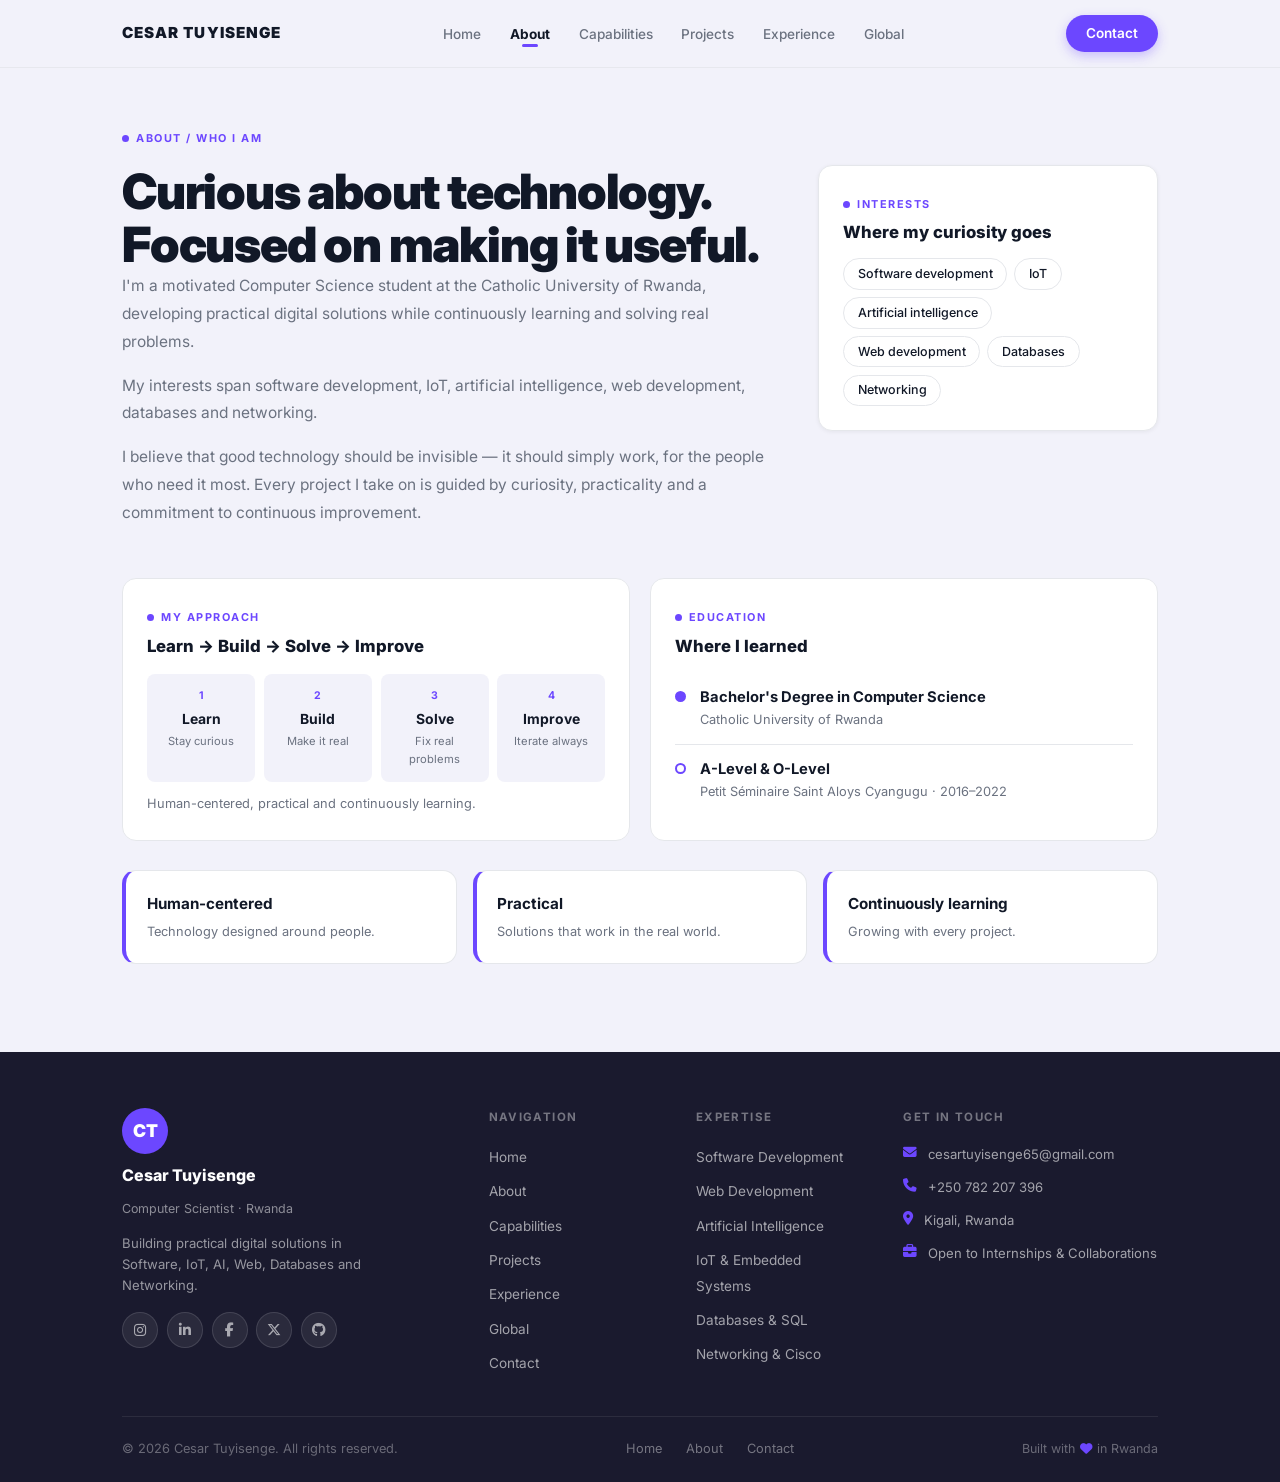
==== about.html @ eaf73ce1 "first commit" ====
<!DOCTYPE html>
<html lang="en">
<head>
  <meta charset="UTF-8" />
  <meta name="viewport" content="width=device-width, initial-scale=1.0" />
  <title>About · Cesar Tuyisenge</title>
  <meta name="description" content="About Cesar Tuyisenge – background, education, values and approach to technology." />
  <link rel="preconnect" href="https://fonts.googleapis.com" />
  <link rel="preconnect" href="https://fonts.gstatic.com" crossorigin />
  <link href="https://fonts.googleapis.com/css2?family=Inter:wght@300;400;500;600;700;800;900&display=swap" rel="stylesheet" />
  <link rel="stylesheet" href="https://cdnjs.cloudflare.com/ajax/libs/font-awesome/6.5.0/css/all.min.css" />
  <link rel="stylesheet" href="style.css" />
</head>
<body>

  <div class="page-loader" id="pageLoader"></div>

  <!-- NAVBAR -->
  <nav class="navbar" role="navigation" aria-label="Main navigation">
    <div class="container">
      <a href="index.html" class="nav-logo">CESAR TUYISENGE</a>
      <ul class="nav-links" role="list">
        <li><a class="nav-link" href="index.html">Home</a></li>
        <li><a class="nav-link active" href="about.html">About</a></li>
        <li><a class="nav-link" href="capabilities.html">Capabilities</a></li>
        <li><a class="nav-link" href="projects.html">Projects</a></li>
        <li><a class="nav-link" href="experience.html">Experience</a></li>
        <li><a class="nav-link" href="global.html">Global</a></li>
      </ul>
      <a class="nav-cta" href="contact.html">Contact</a>
      <button class="hamburger" id="hamburger" aria-label="Toggle menu" aria-expanded="false">
        <span></span><span></span><span></span>
      </button>
    </div>
  </nav>

  <div class="mobile-nav" id="mobileNav">
    <a class="mobile-nav-link" href="index.html">Home</a>
    <a class="mobile-nav-link active" href="about.html">About</a>
    <a class="mobile-nav-link" href="capabilities.html">Capabilities</a>
    <a class="mobile-nav-link" href="projects.html">Projects</a>
    <a class="mobile-nav-link" href="experience.html">Experience</a>
    <a class="mobile-nav-link" href="global.html">Global</a>
    <a class="mobile-nav-link" href="contact.html">Contact</a>
  </div>

  <!-- MAIN CONTENT -->
  <main class="page-wrapper">
    <div class="container">

      <div class="section-label">About / Who I Am</div>

      <!-- Two-column: bio + interests -->
      <div class="about-grid">

        <div class="about-body">
          <h1 class="section-title fade-up">
            Curious about technology.<br>
            Focused on making it useful.
          </h1>
          <p class="fade-up">
            I'm a motivated Computer Science student at the Catholic University of Rwanda,
            developing practical digital solutions while continuously learning and solving real problems.
          </p>
          <p class="fade-up">
            My interests span software development, IoT, artificial intelligence, web development,
            databases and networking.
          </p>
          <p class="fade-up">
            I believe that good technology should be invisible — it should simply work, for the
            people who need it most. Every project I take on is guided by curiosity, practicality
            and a commitment to continuous improvement.
          </p>
        </div>

        <!-- Sticky interests card -->
        <div class="fade-up">
          <div class="interests-card">
            <div class="section-label" style="margin-bottom:.4rem">Interests</div>
            <div class="interests-title">Where my curiosity goes</div>
            <div class="interest-tags">
              <span class="badge">Software development</span>
              <span class="badge">IoT</span>
              <span class="badge">Artificial intelligence</span>
              <span class="badge">Web development</span>
              <span class="badge">Databases</span>
              <span class="badge">Networking</span>
            </div>
          </div>
        </div>

      </div>

      <!-- Approach + Education cards -->
      <div class="about-lower">

        <div class="approach-card fade-up">
          <div class="section-label" style="margin-bottom:.4rem">My Approach</div>
          <p style="font-size:1.05rem;font-weight:800;margin-bottom:.2rem">Learn → Build → Solve → Improve</p>
          <div class="approach-steps">
            <div class="a-step">
              <div class="a-step-num">1</div>
              <div class="a-step-title">Learn</div>
              <div class="a-step-sub">Stay curious</div>
            </div>
            <div class="a-step">
              <div class="a-step-num">2</div>
              <div class="a-step-title">Build</div>
              <div class="a-step-sub">Make it real</div>
            </div>
            <div class="a-step">
              <div class="a-step-num">3</div>
              <div class="a-step-title">Solve</div>
              <div class="a-step-sub">Fix real problems</div>
            </div>
            <div class="a-step">
              <div class="a-step-num">4</div>
              <div class="a-step-title">Improve</div>
              <div class="a-step-sub">Iterate always</div>
            </div>
          </div>
          <div class="approach-note">Human-centered, practical and continuously learning.</div>
        </div>

        <div class="education-card fade-up">
          <div class="section-label" style="margin-bottom:.4rem">Education</div>
          <p style="font-size:1.05rem;font-weight:800;margin-bottom:.8rem">Where I learned</p>
          <div class="edu-item">
            <div class="edu-dot" aria-hidden="true"></div>
            <div>
              <div class="edu-degree">Bachelor's Degree in Computer Science</div>
              <div class="edu-school">Catholic University of Rwanda</div>
            </div>
          </div>
          <div class="edu-item">
            <div class="edu-dot outline" aria-hidden="true"></div>
            <div>
              <div class="edu-degree">A-Level &amp; O-Level</div>
              <div class="edu-school">Petit Séminaire Saint Aloys Cyangugu · 2016–2022</div>
            </div>
          </div>
        </div>

      </div>

      <!-- Values row -->
      <div class="values-row">
        <div class="value-card fade-up">
          <div class="value-title">Human-centered</div>
          <div class="value-sub">Technology designed around people.</div>
        </div>
        <div class="value-card fade-up">
          <div class="value-title">Practical</div>
          <div class="value-sub">Solutions that work in the real world.</div>
        </div>
        <div class="value-card fade-up">
          <div class="value-title">Continuously learning</div>
          <div class="value-sub">Growing with every project.</div>
        </div>
      </div>

    </div>
  </main>

  <!-- FOOTER -->
  <footer class="footer">
    <div class="container">
      <div class="footer-top">
        <div class="footer-brand">
          <div class="footer-logo">CT</div>
          <div class="footer-brand-name">Cesar Tuyisenge</div>
          <div class="footer-brand-tagline">Computer Scientist · Rwanda</div>
          <p class="footer-brand-bio">Building practical digital solutions in Software, IoT, AI, Web, Databases and Networking.</p>
          <div class="footer-socials">
            <a href="#" class="social-link" aria-label="Instagram"><i class="fa-brands fa-instagram" aria-hidden="true"></i></a>
            <a href="#" class="social-link" aria-label="LinkedIn"><i class="fa-brands fa-linkedin-in" aria-hidden="true"></i></a>
            <a href="#" class="social-link" aria-label="Facebook"><i class="fa-brands fa-facebook-f" aria-hidden="true"></i></a>
            <a href="#" class="social-link" aria-label="Twitter / X"><i class="fa-brands fa-x-twitter" aria-hidden="true"></i></a>
            <a href="#" class="social-link" aria-label="GitHub"><i class="fa-brands fa-github" aria-hidden="true"></i></a>
          </div>
        </div>
        <div class="footer-col">
          <div class="footer-col-title">Navigation</div>
          <ul class="footer-nav-list">
            <li><a href="index.html">Home</a></li>
            <li><a href="about.html">About</a></li>
            <li><a href="capabilities.html">Capabilities</a></li>
            <li><a href="projects.html">Projects</a></li>
            <li><a href="experience.html">Experience</a></li>
            <li><a href="global.html">Global</a></li>
            <li><a href="contact.html">Contact</a></li>
          </ul>
        </div>
        <div class="footer-col">
          <div class="footer-col-title">Expertise</div>
          <ul class="footer-nav-list">
            <li><span>Software Development</span></li>
            <li><span>Web Development</span></li>
            <li><span>Artificial Intelligence</span></li>
            <li><span>IoT &amp; Embedded Systems</span></li>
            <li><span>Databases &amp; SQL</span></li>
            <li><span>Networking &amp; Cisco</span></li>
          </ul>
        </div>
        <div class="footer-col">
          <div class="footer-col-title">Get In Touch</div>
          <ul class="footer-contact-list">
            <li><i class="fa-solid fa-envelope" aria-hidden="true"></i><a href="mailto:cesartuyisenge65@gmail.com">cesartuyisenge65@gmail.com</a></li>
            <li><i class="fa-solid fa-phone" aria-hidden="true"></i><a href="tel:+250782207396">+250 782 207 396</a></li>
            <li><i class="fa-solid fa-location-dot" aria-hidden="true"></i><span>Kigali, Rwanda</span></li>
            <li><i class="fa-solid fa-briefcase" aria-hidden="true"></i><span>Open to Internships &amp; Collaborations</span></li>
          </ul>
        </div>
      </div>
      <div class="footer-bottom">
        <div class="footer-copy">&copy; <span class="footer-year"></span> Cesar Tuyisenge. All rights reserved.</div>
        <div class="footer-bottom-links"><a href="index.html">Home</a><a href="about.html">About</a><a href="contact.html">Contact</a></div>
        <div class="footer-made">Built with <i class="fa-solid fa-heart" style="color:#6C47FF" aria-hidden="true"></i> in Rwanda</div>
      </div>
    </div>
  </footer>

  <button class="scroll-top" id="scrollTop" aria-label="Back to top">
    <i class="fa-solid fa-arrow-up" aria-hidden="true"></i>
  </button>

  <script src="scripts.js"></script>
  <script>document.querySelectorAll('.footer-year').forEach(el => el.textContent = new Date().getFullYear());</script>
</body>
</html>
---- style.css ----
/* ================================================
   CESAR TUYISENGE — PORTFOLIO
   Single shared external stylesheet
   ================================================ */

/* ------------------------------------------------
   1. CUSTOM PROPERTIES
------------------------------------------------ */
:root {
  --primary:        #6C47FF;
  --primary-light:  #8B6BFF;
  --primary-dark:   #4F2FE8;
  --dark-2:         #1A1A2E;
  --dark-3:         #2D1B69;
  --text:           #111827;
  --text-muted:     #6B7280;
  --border:         #E5E7EB;
  --bg:             #F2F2FA;
  --bg-card:        #FFFFFF;
  --radius:         14px;
  --radius-sm:      8px;
  --radius-lg:      20px;
  --shadow-sm:      0 1px 4px rgba(0,0,0,.06);
  --shadow-md:      0 4px 20px rgba(108,71,255,.10), 0 1px 4px rgba(0,0,0,.05);
  --shadow-lg:      0 12px 44px rgba(108,71,255,.14), 0 4px 14px rgba(0,0,0,.07);
  --nav-h:          68px;
  --ease:           cubic-bezier(.4,0,.2,1);
  --trans:          .28s var(--ease);
  --max-w:          1100px;
}

/* ------------------------------------------------
   2. RESET & BASE
------------------------------------------------ */
*, *::before, *::after { box-sizing: border-box; margin: 0; padding: 0; }
html  { scroll-behavior: smooth; }
body  {
  font-family: 'Inter', sans-serif;
  background: var(--bg);
  color: var(--text);
  line-height: 1.6;
  overflow-x: hidden;
  -webkit-font-smoothing: antialiased;
}
a      { text-decoration: none; color: inherit; }
img    { max-width: 100%; display: block; }
ul     { list-style: none; }
button { cursor: pointer; font-family: inherit; border: none; background: none; }

::-webkit-scrollbar       { width: 5px; }
::-webkit-scrollbar-track { background: var(--bg); }
::-webkit-scrollbar-thumb { background: var(--primary); border-radius: 10px; }

/* Home page gradient */
body.page-home { background: linear-gradient(160deg, #F2F2FA 0%, #EAE4FF 100%); }

/* ------------------------------------------------
   3. LAYOUT
------------------------------------------------ */
.container {
  max-width: var(--max-w);
  margin: 0 auto;
  padding: 0 2rem;
}
.page-wrapper {
  padding-top: calc(var(--nav-h) + 3.5rem);
  padding-bottom: 5.5rem;
  min-height: 100vh;
}

/* ------------------------------------------------
   4. TYPOGRAPHY UTILITIES
------------------------------------------------ */
.section-label {
  display: inline-flex;
  align-items: center;
  gap: 7px;
  font-size: .68rem;
  font-weight: 700;
  letter-spacing: .14em;
  text-transform: uppercase;
  color: var(--primary);
  margin-bottom: 1.1rem;
}
.section-label::before {
  content: '';
  width: 7px; height: 7px;
  border-radius: 50%;
  background: var(--primary);
  flex-shrink: 0;
}
.section-title {
  font-size: clamp(1.9rem, 3.8vw, 3.2rem);
  font-weight: 900;
  line-height: 1.1;
  letter-spacing: -.025em;
}
.section-subtitle {
  font-size: 1rem;
  color: var(--text-muted);
  max-width: 520px;
  margin-top: .7rem;
  line-height: 1.75;
}
.accent { color: var(--primary); }

/* ------------------------------------------------
   5. BUTTONS
------------------------------------------------ */
.btn {
  display: inline-flex;
  align-items: center;
  gap: .45rem;
  padding: .75rem 1.6rem;
  border-radius: 50px;
  font-size: .9rem;
  font-weight: 600;
  cursor: pointer;
  transition: var(--trans);
  white-space: nowrap;
  border: none;
}
.btn-primary {
  background: var(--primary);
  color: #fff;
  box-shadow: 0 4px 14px rgba(108,71,255,.38);
}
.btn-primary:hover {
  background: var(--primary-dark);
  transform: translateY(-2px);
  box-shadow: 0 8px 22px rgba(108,71,255,.42);
}
.btn-outline {
  background: transparent;
  color: var(--text);
  border: 1.5px solid #D1D5DB;
}
.btn-outline:hover {
  border-color: var(--primary);
  color: var(--primary);
  transform: translateY(-2px);
}
.btn-white {
  background: #fff;
  color: var(--primary);
  font-weight: 700;
}
.btn-white:hover { background: #F0ECFF; transform: translateY(-2px); }

/* ------------------------------------------------
   6. BADGES
------------------------------------------------ */
.badge {
  display: inline-block;
  padding: .3rem .85rem;
  border: 1.5px solid var(--border);
  border-radius: 50px;
  font-size: .78rem;
  font-weight: 500;
  background: var(--bg-card);
  color: var(--text);
  transition: var(--trans);
}
.badge:hover { border-color: var(--primary); color: var(--primary); }

.tag-primary {
  display: inline-block;
  padding: .2rem .65rem;
  border-radius: 50px;
  font-size: .73rem;
  font-weight: 600;
  background: rgba(108,71,255,.08);
  color: var(--primary);
  border: 1px solid rgba(108,71,255,.16);
}

/* ------------------------------------------------
   7. NAVBAR
------------------------------------------------ */
.navbar {
  position: fixed;
  top: 0; left: 0; right: 0;
  z-index: 1000;
  height: var(--nav-h);
  background: rgba(242,242,250,.9);
  backdrop-filter: blur(18px);
  -webkit-backdrop-filter: blur(18px);
  border-bottom: 1px solid rgba(229,231,235,.8);
}
.navbar .container {
  height: 100%;
  display: flex;
  align-items: center;
  justify-content: space-between;
}
.nav-logo {
  font-size: .95rem;
  font-weight: 900;
  letter-spacing: .07em;
  text-transform: uppercase;
  color: var(--text);
  flex-shrink: 0;
}
.nav-links {
  display: flex;
  align-items: center;
  gap: .1rem;
}
.nav-link {
  padding: .45rem .85rem;
  border-radius: 50px;
  font-size: .85rem;
  font-weight: 500;
  color: var(--text-muted);
  transition: var(--trans);
  position: relative;
}
.nav-link:hover         { color: var(--text); }
.nav-link.active        { color: var(--text); font-weight: 700; }
.nav-link.active::after {
  content: '';
  position: absolute;
  bottom: 2px; left: 50%;
  transform: translateX(-50%);
  width: 16px; height: 2.5px;
  border-radius: 2px;
  background: var(--primary);
}
.nav-cta {
  padding: .5rem 1.25rem;
  border-radius: 50px;
  background: var(--primary);
  color: #fff;
  font-size: .85rem;
  font-weight: 600;
  box-shadow: 0 4px 12px rgba(108,71,255,.32);
  transition: var(--trans);
  flex-shrink: 0;
}
.nav-cta:hover { background: var(--primary-dark); transform: translateY(-1px); }

/* Hamburger */
.hamburger {
  display: none;
  flex-direction: column;
  justify-content: center;
  gap: 5px;
  padding: 4px;
}
.hamburger span {
  width: 22px; height: 2px;
  background: var(--text);
  border-radius: 2px;
  transition: var(--trans);
  display: block;
}
.hamburger.open span:nth-child(1) { transform: rotate(45deg) translate(5px,5px); }
.hamburger.open span:nth-child(2) { opacity: 0; }
.hamburger.open span:nth-child(3) { transform: rotate(-45deg) translate(5px,-5px); }

/* Mobile nav */
.mobile-nav {
  display: none;
  flex-direction: column;
  position: fixed;
  top: var(--nav-h); left: 0; right: 0;
  background: var(--bg-card);
  border-bottom: 1px solid var(--border);
  padding: .8rem;
  gap: .15rem;
  z-index: 999;
  box-shadow: var(--shadow-md);
}
.mobile-nav.open { display: flex; }
.mobile-nav-link {
  display: block;
  padding: .7rem 1rem;
  border-radius: var(--radius-sm);
  font-size: .92rem;
  font-weight: 500;
  color: var(--text-muted);
  transition: var(--trans);
}
.mobile-nav-link:hover,
.mobile-nav-link.active {
  background: rgba(108,71,255,.07);
  color: var(--primary);
  font-weight: 600;
}

/* ------------------------------------------------
   8. PAGE LOADER
------------------------------------------------ */
.page-loader {
  position: fixed;
  top: 0; left: 0;
  width: 0; height: 3px;
  background: linear-gradient(90deg, var(--primary), var(--primary-light));
  z-index: 9999;
  transition: width .5s ease;
}

/* ------------------------------------------------
   9. ANIMATIONS
------------------------------------------------ */
.fade-up {
  opacity: 0;
  transform: translateY(24px);
  transition: opacity .6s ease, transform .6s ease;
}
.fade-up.visible { opacity: 1; transform: translateY(0); }

/* ------------------------------------------------
   10. SCROLL-TO-TOP
------------------------------------------------ */
.scroll-top {
  position: fixed;
  bottom: 1.8rem; right: 1.8rem;
  width: 42px; height: 42px;
  border-radius: 50%;
  background: var(--primary);
  color: #fff;
  display: flex;
  align-items: center;
  justify-content: center;
  font-size: .95rem;
  box-shadow: 0 4px 14px rgba(108,71,255,.38);
  opacity: 0;
  pointer-events: none;
  transform: translateY(10px);
  transition: var(--trans);
  z-index: 998;
}
.scroll-top.visible { opacity: 1; pointer-events: auto; transform: translateY(0); }
.scroll-top:hover   { background: var(--primary-dark); transform: translateY(-2px); }

/* ================================================
   HOME PAGE
   ================================================ */
.home-hero {
  display: grid;
  grid-template-columns: 1fr 430px;
  gap: 2.5rem;
  align-items: center;
  min-height: calc(100vh - var(--nav-h) - 6rem);
}

/* Title */
.home-title {
  font-size: clamp(2.4rem, 5vw, 4rem);
  font-weight: 900;
  line-height: 1.06;
  letter-spacing: -.03em;
  margin-bottom: .1rem;
}
.typed-wrapper { display: inline-block; }
.typed-cursor {
  display: inline-block;
  width: 3px; height: .85em;
  background: var(--primary);
  margin-left: 2px;
  vertical-align: text-bottom;
  animation: blink 1s infinite;
}
@keyframes blink { 0%,100%{ opacity:1 } 50%{ opacity:0 } }

.home-desc {
  font-size: 1rem;
  color: var(--text-muted);
  max-width: 460px;
  margin: 1.4rem 0 2rem;
  line-height: 1.8;
}
.home-cta-row   { display: flex; gap: .8rem; flex-wrap: wrap; }
.home-focus     { margin-top: 2.2rem; }
.home-how       { margin-top: 2.2rem; }
.focus-tags     { display: flex; flex-wrap: wrap; gap: .45rem; }

/* Steps */
.steps-grid {
  display: grid;
  grid-template-columns: repeat(4, 1fr);
  gap: .7rem;
  margin-top: .6rem;
}
.step-card {
  background: var(--bg-card);
  border: 1.5px solid var(--border);
  border-radius: var(--radius-sm);
  padding: 1rem .9rem;
  transition: var(--trans);
}
.step-card:hover { border-color: var(--primary); box-shadow: var(--shadow-sm); }
.step-num   { font-size: .67rem; font-weight: 700; color: var(--primary); margin-bottom: .35rem; }
.step-title { font-size: .9rem;  font-weight: 700; }
.step-sub   { font-size: .75rem; color: var(--text-muted); margin-top: .18rem; }

/* ─── PROFILE CARD (matches Figma exactly) ─── */
.hero-right { display: flex; align-items: flex-start; justify-content: center; }

.profile-card {
  background: var(--bg-card);
  border-radius: var(--radius-lg);
  border: 1.5px solid rgba(229,231,235,.9);
  padding: 2rem 1.8rem 1.8rem;
  box-shadow: var(--shadow-lg);
  width: 100%;
  position: relative;
  /* extra top space so the circular photo frame has room */
  padding-top: 3rem;
}

/* SVG node lines drawn BEHIND and AROUND the photo area */
.profile-nodes {
  position: absolute;
  top: 0; left: 0; right: 0;
  height: 260px;
  pointer-events: none;
  overflow: visible;
}
.profile-nodes svg {
  width: 100%;
  height: 100%;
}

/* Circular photo ring — sits above the SVG */
.profile-photo-ring {
  width: 190px;
  height: 190px;
  border-radius: 50%;
  overflow: hidden;
  margin: 0 auto 1rem;
  position: relative;
  z-index: 1;
  border: 4px solid var(--bg-card);
  box-shadow: 0 4px 20px rgba(108,71,255,.18);
  background: linear-gradient(135deg, #EEE9FF, #D4C9FF);
}
.profile-photo {
  width: 100%;
  height: 100%;
  object-fit: cover;
  object-position: center top;
  display: block;
}
.photo-fallback {
  width: 100%; height: 100%;
  display: flex;
  align-items: center;
  justify-content: center;
  font-size: 4.5rem;
  color: var(--primary);
}

.profile-name {
  font-size: 1.25rem;
  font-weight: 800;
  text-align: center;
  position: relative;
  z-index: 1;
}
.profile-role {
  font-size: .83rem;
  color: var(--text-muted);
  text-align: center;
  margin-top: .2rem;
  margin-bottom: 1.1rem;
  position: relative;
  z-index: 1;
}
.profile-info-row {
  display: grid;
  grid-template-columns: 1fr 1fr;
  gap: .75rem;
  position: relative;
  z-index: 1;
}
.p-info {
  background: var(--bg);
  border: 1px solid var(--border);
  border-radius: var(--radius-sm);
  padding: .85rem;
}
.p-label { font-size: .6rem;  font-weight: 700; letter-spacing: .1em; text-transform: uppercase; color: var(--primary); margin-bottom: .28rem; }
.p-value { font-size: .85rem; font-weight: 700; }
.p-sub   { font-size: .71rem; color: var(--text-muted); }

/* ================================================
   FOOTER  (Professional multi-column)
   ================================================ */
.footer {
  background: var(--dark-2);
  color: rgba(255,255,255,.75);
}

/* Top section */
.footer-top {
  display: grid;
  grid-template-columns: 2fr 1fr 1fr 1.6fr;
  gap: 3rem;
  padding: 3.5rem 0 2.5rem;
  border-bottom: 1px solid rgba(255,255,255,.08);
}

/* Brand column */
.footer-brand { display: flex; flex-direction: column; gap: .6rem; }
.footer-logo {
  width: 46px; height: 46px;
  border-radius: 50%;
  background: var(--primary);
  color: #fff;
  font-weight: 900;
  font-size: 1.1rem;
  display: flex;
  align-items: center;
  justify-content: center;
  flex-shrink: 0;
}
.footer-brand-name    { font-size: 1rem; font-weight: 800; color: #fff; }
.footer-brand-tagline { font-size: .78rem; color: rgba(255,255,255,.5); }
.footer-brand-bio     { font-size: .82rem; color: rgba(255,255,255,.55); line-height: 1.6; max-width: 260px; margin-top: .3rem; }
.footer-socials       { display: flex; gap: .55rem; margin-top: .4rem; }
.social-link {
  width: 36px; height: 36px;
  border-radius: 50%;
  background: rgba(255,255,255,.07);
  border: 1px solid rgba(255,255,255,.12);
  display: flex;
  align-items: center;
  justify-content: center;
  font-size: .88rem;
  color: rgba(255,255,255,.6);
  transition: var(--trans);
}
.social-link:hover {
  background: var(--primary);
  color: #fff;
  border-color: var(--primary);
  transform: translateY(-2px);
}

/* Nav / expertise columns */
.footer-col-title {
  font-size: .72rem;
  font-weight: 700;
  letter-spacing: .12em;
  text-transform: uppercase;
  color: rgba(255,255,255,.4);
  margin-bottom: 1.1rem;
}
.footer-nav-list { display: flex; flex-direction: column; gap: .55rem; }
.footer-nav-list li a,
.footer-nav-list li span {
  font-size: .85rem;
  color: rgba(255,255,255,.6);
  transition: var(--trans);
}
.footer-nav-list li a:hover { color: #fff; padding-left: 4px; }

/* Contact list */
.footer-contact-list { display: flex; flex-direction: column; gap: .75rem; }
.footer-contact-list li {
  display: flex;
  align-items: flex-start;
  gap: .7rem;
  font-size: .82rem;
  color: rgba(255,255,255,.6);
}
.footer-contact-list li i {
  color: var(--primary);
  font-size: .85rem;
  margin-top: .15rem;
  flex-shrink: 0;
}
.footer-contact-list li a { color: rgba(255,255,255,.6); transition: var(--trans); }
.footer-contact-list li a:hover { color: #fff; }

/* Bottom bar */
.footer-bottom {
  display: flex;
  align-items: center;
  justify-content: space-between;
  flex-wrap: wrap;
  gap: .75rem;
  padding: 1.4rem 0;
}
.footer-copy          { font-size: .8rem; color: rgba(255,255,255,.35); }
.footer-bottom-links  { display: flex; gap: 1.5rem; }
.footer-bottom-links a { font-size: .8rem; color: rgba(255,255,255,.4); transition: var(--trans); }
.footer-bottom-links a:hover { color: rgba(255,255,255,.85); }
.footer-made          { font-size: .78rem; color: rgba(255,255,255,.35); display: flex; align-items: center; gap: .3rem; }

/* ================================================
   ABOUT PAGE
   ================================================ */
.about-grid {
  display: grid;
  grid-template-columns: 1fr 340px;
  gap: 3rem;
  align-items: start;
}
.about-body p {
  font-size: .97rem;
  color: var(--text-muted);
  line-height: 1.8;
  margin-bottom: 1rem;
}
.interests-card {
  background: var(--bg-card);
  border: 1.5px solid var(--border);
  border-radius: var(--radius);
  padding: 1.5rem;
  box-shadow: var(--shadow-sm);
  position: sticky;
  top: calc(var(--nav-h) + 1.5rem);
}
.interest-tags  { display: flex; flex-wrap: wrap; gap: .45rem; margin-top: .75rem; }
.interests-title { font-size: 1.05rem; font-weight: 800; margin-bottom: .6rem; }

.about-lower {
  display: grid;
  grid-template-columns: 1fr 1fr;
  gap: 1.2rem;
  margin-top: 2.2rem;
}
.approach-card,
.education-card {
  background: var(--bg-card);
  border: 1.5px solid var(--border);
  border-radius: var(--radius);
  padding: 1.5rem;
}
.approach-steps {
  display: grid;
  grid-template-columns: repeat(4,1fr);
  gap: .55rem;
  margin: .9rem 0 .75rem;
}
.a-step {
  background: var(--bg);
  border-radius: var(--radius-sm);
  padding: .85rem .5rem;
  text-align: center;
  transition: var(--trans);
}
.a-step:hover { background: rgba(108,71,255,.07); }
.a-step-num   { font-size: .66rem; font-weight: 700; color: var(--primary); }
.a-step-title { font-size: .87rem; font-weight: 700; margin: .18rem 0; }
.a-step-sub   { font-size: .7rem;  color: var(--text-muted); }
.approach-note { font-size: .8rem; color: var(--text-muted); }

.edu-item {
  display: flex;
  gap: .9rem;
  align-items: flex-start;
  padding: .85rem 0;
  border-bottom: 1px solid var(--border);
}
.edu-item:last-child { border-bottom: none; }
.edu-dot {
  width: 11px; height: 11px;
  border-radius: 50%;
  background: var(--primary);
  border: 2px solid var(--primary);
  margin-top: 5px;
  flex-shrink: 0;
}
.edu-dot.outline { background: transparent; }
.edu-degree { font-size: .92rem; font-weight: 700; }
.edu-school { font-size: .8rem;  color: var(--text-muted); }

.values-row {
  display: grid;
  grid-template-columns: repeat(3,1fr);
  gap: 1rem;
  margin-top: 1.8rem;
}
.value-card {
  background: var(--bg-card);
  border: 1.5px solid var(--border);
  border-left: 4px solid var(--primary);
  border-radius: var(--radius);
  padding: 1.3rem;
  transition: var(--trans);
}
.value-card:hover { transform: translateY(-3px); box-shadow: var(--shadow-md); }
.value-title { font-size: .95rem; font-weight: 700; margin-bottom: .35rem; }
.value-sub   { font-size: .8rem;  color: var(--text-muted); }

/* ================================================
   CAPABILITIES PAGE
   ================================================ */
.cap-grid {
  display: grid;
  grid-template-columns: repeat(4,1fr);
  gap: 1rem;
  margin-top: 2.2rem;
}
.cap-card {
  background: var(--bg-card);
  border: 1.5px solid var(--border);
  border-radius: var(--radius);
  padding: 1.4rem;
  transition: var(--trans);
  position: relative;
  overflow: hidden;
}
.cap-card::before {
  content: '';
  position: absolute;
  inset: 0;
  background: linear-gradient(135deg, rgba(108,71,255,.06), transparent 60%);
  opacity: 0;
  transition: var(--trans);
}
.cap-card:hover { border-color: rgba(108,71,255,.28); transform: translateY(-4px); box-shadow: var(--shadow-md); }
.cap-card:hover::before { opacity: 1; }
.cap-num  {
  font-size: .66rem; font-weight: 700;
  color: var(--primary);
  background: rgba(108,71,255,.1);
  border-radius: 50px;
  padding: .2rem .58rem;
  display: inline-block;
  margin-bottom: .8rem;
}
.cap-icon  { font-size: 1.6rem; color: var(--primary); margin-bottom: .55rem; }
.cap-title { font-size: .95rem; font-weight: 800; margin-bottom: .35rem; }
.cap-desc  { font-size: .78rem; color: var(--text-muted); line-height: 1.6; }

/* Skills */
.skills-section { margin-top: 3rem; }
.skills-grid {
  display: grid;
  grid-template-columns: 1fr 1fr;
  gap: 1.2rem 3.5rem;
  margin-top: 1.4rem;
}
.skill-item    { margin-bottom: .5rem; }
.skill-top {
  display: flex;
  justify-content: space-between;
  font-size: .82rem;
  font-weight: 600;
  margin-bottom: .42rem;
}
.skill-bar  {
  height: 6px;
  background: var(--border);
  border-radius: 10px;
  overflow: hidden;
}
.skill-fill {
  height: 100%;
  border-radius: 10px;
  background: linear-gradient(90deg, var(--primary), var(--primary-light));
  width: 0;
  transition: width 1.3s cubic-bezier(.4,0,.2,1);
}
.tech-stack { margin-top: 2.8rem; }
.tech-tags  { display: flex; flex-wrap: wrap; gap: .55rem; margin-top: .9rem; }
.tech-tag {
  display: inline-flex;
  align-items: center;
  gap: .42rem;
  padding: .38rem .95rem;
  border-radius: 50px;
  font-size: .78rem;
  font-weight: 600;
  background: var(--bg-card);
  border: 1.5px solid var(--border);
  transition: var(--trans);
}
.tech-tag:hover { border-color: var(--primary); color: var(--primary); }
.tech-tag i { font-size: .88rem; }

/* CTA banner */
.cta-banner {
  margin-top: 3rem;
  background: linear-gradient(135deg, var(--dark-2) 0%, var(--dark-3) 100%);
  border-radius: var(--radius-lg);
  padding: 2.2rem 2.8rem;
  display: flex;
  align-items: center;
  justify-content: space-between;
  gap: 2rem;
}
.cta-text h3 { font-size: 1.7rem; font-weight: 900; color: #fff; margin-bottom: .35rem; }
.cta-text p  { color: rgba(255,255,255,.6); font-size: .92rem; }

/* ================================================
   PROJECTS PAGE
   ================================================ */
.projects-grid {
  display: grid;
  grid-template-columns: repeat(3,1fr);
  gap: 1.3rem;
  margin-top: 2.2rem;
}
.project-card {
  background: var(--bg-card);
  border: 1.5px solid var(--border);
  border-radius: var(--radius);
  overflow: hidden;
  transition: var(--trans);
}
.project-card:hover { transform: translateY(-5px); box-shadow: var(--shadow-lg); border-color: rgba(108,71,255,.22); }
.project-cover {
  height: 175px;
  display: flex;
  align-items: center;
  justify-content: center;
  position: relative;
  overflow: hidden;
}
.project-cover.violet { background: linear-gradient(135deg,#EEE9FF,#D6CCFF); }
.project-cover.blue   { background: linear-gradient(135deg,#E0F2FE,#BAE6FD); }
.project-cover.green  { background: linear-gradient(135deg,#F0FDF4,#BBF7D0); }
.project-cover.amber  { background: linear-gradient(135deg,#FFFBEB,#FDE68A); }
.project-cover.rose   { background: linear-gradient(135deg,#FFF1F2,#FECDD3); }
.project-cover.slate  { background: linear-gradient(135deg,#F8FAFC,#E2E8F0); }
.cover-icon          { font-size: 2.5rem; opacity: .48; }
.cover-icon.violet   { color: var(--primary); }
.cover-icon.blue     { color: #0284C7; }
.cover-icon.green    { color: #16A34A; }
.cover-icon.amber    { color: #D97706; }
.cover-icon.rose     { color: #E11D48; }
.cover-icon.slate    { color: #475569; }
.cover-label {
  position: absolute;
  bottom: 10px; right: 12px;
  font-size: .68rem; font-weight: 600; opacity: .6;
}
.cover-label.violet { color: var(--primary); }
.cover-label.blue   { color: #0284C7; }
.cover-label.green  { color: #16A34A; }
.project-body  { padding: 1.3rem; }
.project-tags  { display: flex; flex-wrap: wrap; gap: .38rem; margin-bottom: .8rem; }
.project-title { font-size: 1rem;  font-weight: 800; margin-bottom: .45rem; }
.project-desc  { font-size: .8rem; color: var(--text-muted); line-height: 1.65; margin-bottom: .95rem; }
.project-link  {
  font-size: .82rem; font-weight: 700;
  color: var(--primary);
  display: inline-flex; align-items: center; gap: .38rem;
  transition: var(--trans);
}
.project-link:hover { gap: .65rem; }
.add-card {
  border: 2px dashed rgba(108,71,255,.22);
  border-radius: var(--radius);
  padding: 1.8rem;
  text-align: center;
  color: var(--text-muted);
  margin-top: 1.4rem;
  transition: var(--trans);
}
.add-card:hover { border-color: var(--primary); color: var(--primary); }
.add-card i { font-size: 1.3rem; display: block; margin-bottom: .45rem; }

/* ================================================
   EXPERIENCE PAGE
   ================================================ */
.exp-card {
  display: grid;
  grid-template-columns: 260px 1fr;
  background: var(--bg-card);
  border: 1.5px solid var(--border);
  border-radius: var(--radius);
  overflow: hidden;
  margin-top: 2.2rem;
  box-shadow: var(--shadow-sm);
}
.exp-left {
  background: var(--dark-2);
  padding: 2rem 1.5rem;
  display: flex;
  flex-direction: column;
  justify-content: center;
}
.exp-year    { font-size: .73rem; font-weight: 600; color: rgba(255,255,255,.48); margin-bottom: .9rem; }
.exp-role    { font-size: 1.9rem; font-weight: 900; color: #fff; line-height: 1.15; margin-bottom: .45rem; }
.exp-org     { font-size: .92rem; font-weight: 600; color: rgba(255,255,255,.72); margin-bottom: .38rem; }
.exp-org-sub { font-size: .78rem; color: rgba(255,255,255,.4); line-height: 1.5; }
.exp-right   { padding: 1.8rem; }
.exp-what-label {
  font-size: .66rem; font-weight: 700;
  letter-spacing: .12em; text-transform: uppercase;
  color: var(--primary); margin-bottom: .75rem;
}
.exp-desc { font-size: .88rem; color: var(--text-muted); line-height: 1.75; margin-bottom: 1.1rem; }
.exp-tags { display: flex; flex-wrap: wrap; gap: .45rem; }
.exp-tag  {
  font-size: .76rem; padding: .28rem .72rem;
  border-radius: 50px;
  border: 1.5px solid var(--border);
  font-weight: 500;
}
.focus-grid {
  display: grid;
  grid-template-columns: repeat(4,1fr);
  gap: .9rem;
  margin-top: 1.4rem;
}
.focus-card {
  background: var(--bg-card);
  border: 1.5px solid var(--border);
  border-radius: var(--radius);
  padding: 1.3rem;
  transition: var(--trans);
}
.focus-card:hover { transform: translateY(-3px); box-shadow: var(--shadow-md); }
.focus-bar   { width: 28px; height: 3px; background: var(--primary); border-radius: 2px; margin-bottom: .75rem; }
.focus-title { font-size: .92rem; font-weight: 800; margin-bottom: .28rem; }
.focus-sub   { font-size: .76rem; color: var(--text-muted); }

.timeline { margin-top: 3.2rem; }
.tl-list {
  position: relative;
  padding-left: 1.5rem;
  margin-top: 1.4rem;
}
.tl-list::before {
  content: '';
  position: absolute;
  left: 5px; top: 0; bottom: 0;
  width: 2px;
  background: linear-gradient(to bottom, var(--primary), transparent);
}
.tl-item { position: relative; margin-bottom: 1.5rem; padding-left: .9rem; }
.tl-item::before {
  content: '';
  position: absolute;
  left: -1.5rem; top: 4px;
  width: 10px; height: 10px;
  border-radius: 50%;
  background: var(--primary);
  border: 2.5px solid var(--bg);
}
.tl-date  { font-size: .7rem;  font-weight: 700; color: var(--primary); margin-bottom: .18rem; }
.tl-title { font-size: .88rem; font-weight: 700; }
.tl-sub   { font-size: .76rem; color: var(--text-muted); }

/* ================================================
   GLOBAL PAGE
   ================================================ */
.global-grid {
  display: grid;
  grid-template-columns: 1fr 380px;
  gap: 2.8rem;
  margin-top: 2.2rem;
  align-items: start;
}
.region-cards {
  display: grid;
  grid-template-columns: 1fr 1fr;
  gap: 1rem;
}
.region-card {
  background: var(--bg-card);
  border: 1.5px solid var(--border);
  border-radius: var(--radius);
  padding: 1.3rem;
  transition: var(--trans);
}
.region-card:hover { transform: translateY(-3px); box-shadow: var(--shadow-md); }
.region-label {
  display: inline-flex;
  align-items: center;
  gap: 5px;
  font-size: .63rem; font-weight: 700;
  letter-spacing: .12em; text-transform: uppercase;
  color: var(--primary); margin-bottom: .55rem;
}
.region-label::before {
  content: ''; width: 6px; height: 6px;
  border-radius: 50%; background: var(--primary);
}
.region-title { font-size: .92rem; font-weight: 800; line-height: 1.4; }
.globe-box {
  background: var(--bg-card);
  border: 1.5px solid var(--border);
  border-radius: var(--radius);
  padding: 1.8rem;
  display: flex;
  align-items: center;
  justify-content: center;
  min-height: 260px;
}
.globe-svg { animation: spin 22s linear infinite; }
@keyframes spin { to { transform: rotate(360deg); } }
.global-banner {
  margin-top: 2.8rem;
  background: linear-gradient(135deg, var(--dark-2) 0%, var(--dark-3) 100%);
  border-radius: var(--radius-lg);
  padding: 1.8rem 2.8rem;
  text-align: center;
}
.global-banner h3    { font-size: 1.55rem; font-weight: 900; color: #fff; }
.global-banner .arrow { color: var(--primary); margin: 0 .38rem; }

/* ================================================
   CONTACT PAGE
   ================================================ */
.contact-grid {
  display: grid;
  grid-template-columns: 1fr 420px;
  gap: 3rem;
  align-items: start;
}
.contact-title {
  font-size: clamp(2.2rem, 4.5vw, 3.4rem);
  font-weight: 900;
  line-height: 1.08;
  letter-spacing: -.03em;
}
.contact-desc   { font-size: .97rem; color: var(--text-muted); margin: 1.1rem 0 1.8rem; line-height: 1.75; }
.open-tags      { display: flex; flex-wrap: wrap; gap: .45rem; margin: .5rem 0 1.8rem; }
.contact-btns   { display: flex; gap: .9rem; flex-wrap: wrap; }
.contact-info-card {
  background: var(--bg-card);
  border: 1.5px solid var(--border);
  border-radius: var(--radius);
  padding: 1.8rem;
  box-shadow: var(--shadow-md);
}
.contact-info-title {
  font-size: 1.3rem; font-weight: 800;
  padding-bottom: .9rem;
  border-bottom: 1px solid var(--border);
  margin-bottom: 1.4rem;
}
.ci-item    { margin-bottom: 1.2rem; }
.ci-label   { font-size: .63rem; font-weight: 700; letter-spacing: .12em; text-transform: uppercase; color: var(--text-muted); margin-bottom: .28rem; }
.ci-value   { font-size: .97rem; font-weight: 700; }
.ci-value a:hover { color: var(--primary); }
.ci-divider { height: 1px; background: var(--border); margin: .75rem 0; }
.contact-socials { display: flex; gap: .55rem; flex-wrap: wrap; margin-top: 1.1rem; }

/* Contact form */
.contact-form   { margin-top: 2.2rem; }
.form-title     { font-size: 1.05rem; font-weight: 800; margin-bottom: 1.1rem; }
.form-row       { display: grid; grid-template-columns: 1fr 1fr; gap: .9rem; }
.form-group     { margin-bottom: .9rem; }
.form-group label {
  display: block;
  font-size: .8rem; font-weight: 600;
  margin-bottom: .38rem;
}
.form-group input,
.form-group textarea {
  width: 100%;
  padding: .72rem .95rem;
  border-radius: var(--radius-sm);
  border: 1.5px solid var(--border);
  background: var(--bg-card);
  font-family: 'Inter', sans-serif;
  font-size: .88rem;
  color: var(--text);
  transition: var(--trans);
  outline: none;
}
.form-group input:focus,
.form-group textarea:focus {
  border-color: var(--primary);
  box-shadow: 0 0 0 3px rgba(108,71,255,.1);
}
.form-group textarea { resize: vertical; min-height: 110px; }
.form-feedback       { margin-top: .75rem; font-size: .83rem; font-weight: 600; display: none; }
.form-feedback.success { color: var(--primary); display: block; }
.form-feedback.error   { color: #EF4444; display: block; }

/* ================================================
   RESPONSIVE
   ================================================ */
@media (max-width: 1024px) {
  .home-hero     { grid-template-columns: 1fr; }
  .profile-card  { max-width: 400px; margin: 0 auto; }
  .about-grid    { grid-template-columns: 1fr; }
  .interests-card{ position: static; }
  .cap-grid      { grid-template-columns: repeat(2,1fr); }
  .projects-grid { grid-template-columns: repeat(2,1fr); }
  .global-grid   { grid-template-columns: 1fr; }
  .contact-grid  { grid-template-columns: 1fr; }
  .footer-top    { grid-template-columns: 1fr 1fr; gap: 2rem; }
}

@media (max-width: 768px) {
  .nav-links  { display: none; }
  .nav-cta    { display: none; }
  .hamburger  { display: flex; }
  .steps-grid { grid-template-columns: repeat(2,1fr); }
  .about-lower { grid-template-columns: 1fr; }
  .approach-steps { grid-template-columns: repeat(2,1fr); }
  .values-row { grid-template-columns: 1fr; }
  .cap-grid   { grid-template-columns: repeat(2,1fr); }
  .skills-grid{ grid-template-columns: 1fr; }
  .projects-grid { grid-template-columns: 1fr; }
  .exp-card   { grid-template-columns: 1fr; }
  .focus-grid { grid-template-columns: repeat(2,1fr); }
  .region-cards { grid-template-columns: 1fr; }
  .cta-banner { flex-direction: column; text-align: center; }
  .form-row   { grid-template-columns: 1fr; }
  .footer-top { grid-template-columns: 1fr; gap: 2rem; }
  .footer-bottom { flex-direction: column; align-items: flex-start; gap: .5rem; }
}

@media (max-width: 480px) {
  .container   { padding: 0 1rem; }
  .page-wrapper{ padding-top: calc(var(--nav-h) + 2rem); padding-bottom: 4rem; }
  .cap-grid    { grid-template-columns: 1fr; }
  .focus-grid  { grid-template-columns: 1fr 1fr; }
  .cta-banner  { padding: 1.8rem 1.4rem; }
  .home-title  { font-size: clamp(2rem, 8vw, 2.6rem); }
}
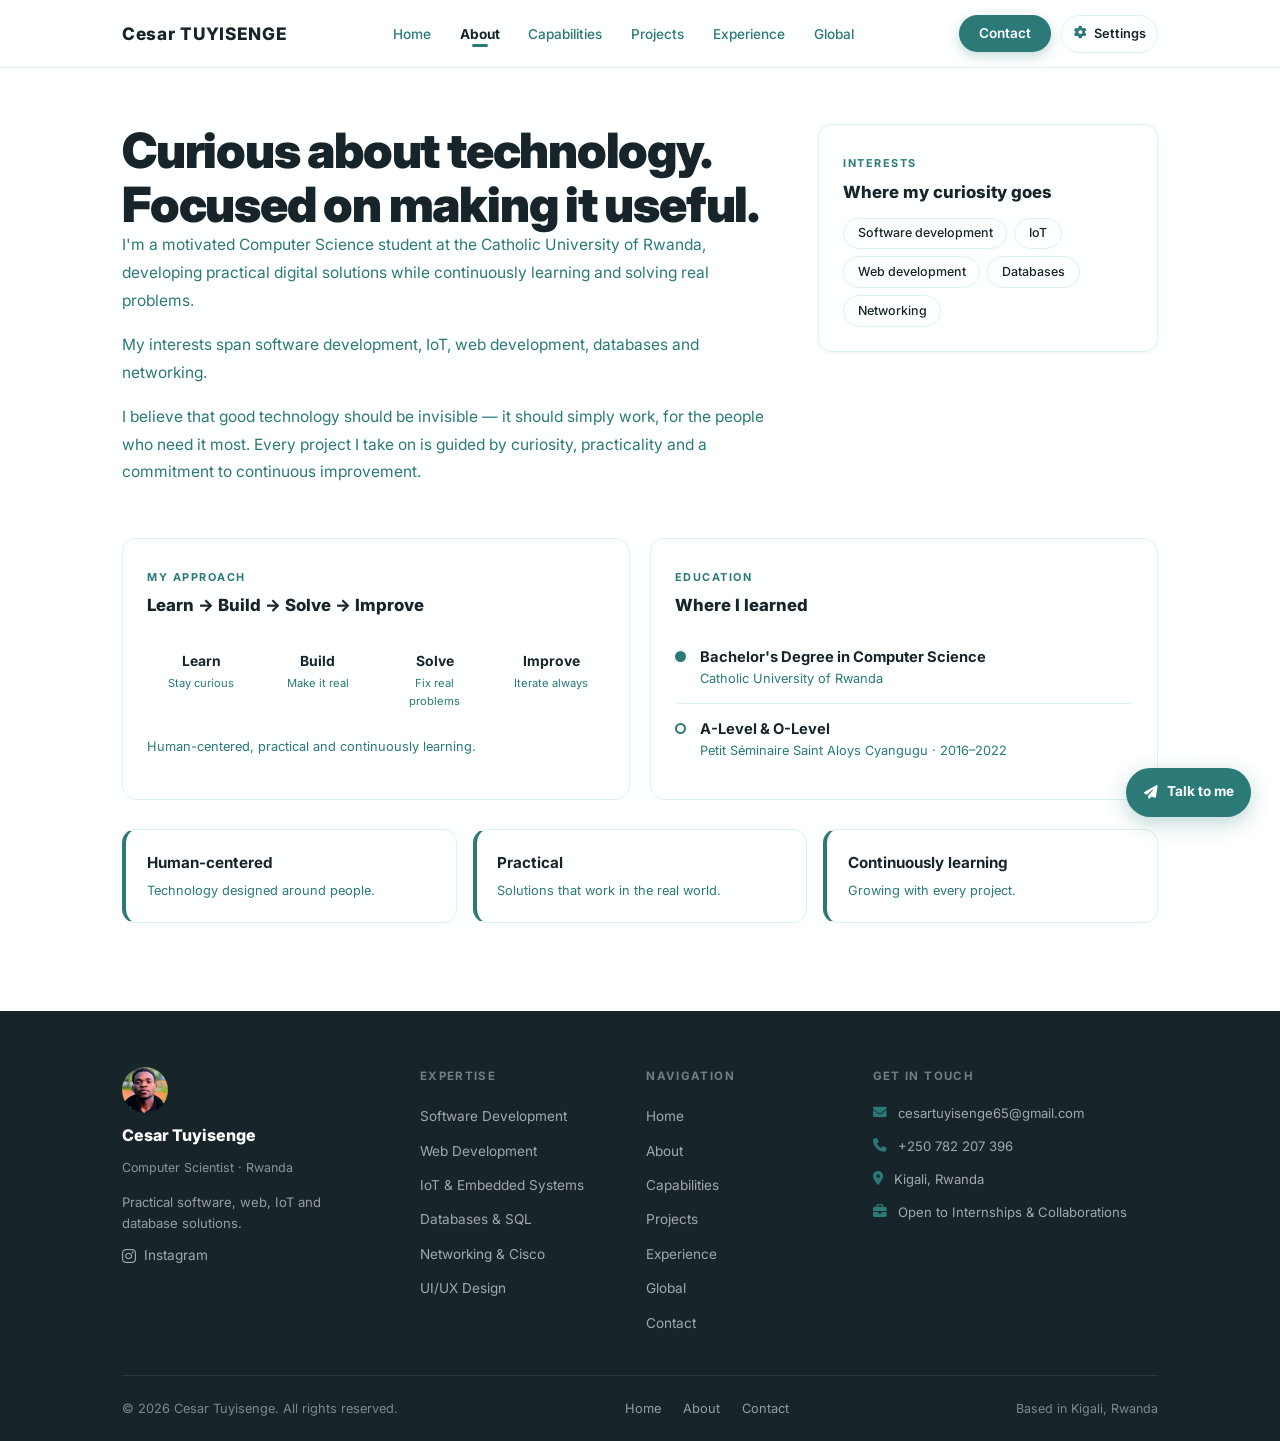
==== commit 049ab163: "feat: refresh portfolio design and navigation - Remove AI features and unnecessary page decorations " ====
--- a/about.html
+++ b/about.html
@@ -18,7 +18,7 @@
   <!-- NAVBAR -->
   <nav class="navbar" role="navigation" aria-label="Main navigation">
     <div class="container">
-      <a href="index.html" class="nav-logo">CESAR TUYISENGE</a>
+      <a href="index.html" class="nav-logo">Cesar TUYISENGE</a>
       <ul class="nav-links" role="list">
         <li><a class="nav-link" href="index.html">Home</a></li>
         <li><a class="nav-link active" href="about.html">About</a></li>
@@ -48,8 +48,6 @@
   <main class="page-wrapper">
     <div class="container">
 
-      <div class="section-label">About / Who I Am</div>
-
       <!-- Two-column: bio + interests -->
       <div class="about-grid">
 
@@ -63,7 +61,7 @@
             developing practical digital solutions while continuously learning and solving real problems.
           </p>
           <p class="fade-up">
-            My interests span software development, IoT, artificial intelligence, web development,
+            My interests span software development, IoT, web development,
             databases and networking.
           </p>
           <p class="fade-up">
@@ -81,7 +79,6 @@
             <div class="interest-tags">
               <span class="badge">Software development</span>
               <span class="badge">IoT</span>
-              <span class="badge">Artificial intelligence</span>
               <span class="badge">Web development</span>
               <span class="badge">Databases</span>
               <span class="badge">Networking</span>
@@ -99,22 +96,18 @@
           <p style="font-size:1.05rem;font-weight:800;margin-bottom:.2rem">Learn → Build → Solve → Improve</p>
           <div class="approach-steps">
             <div class="a-step">
-              <div class="a-step-num">1</div>
               <div class="a-step-title">Learn</div>
               <div class="a-step-sub">Stay curious</div>
             </div>
             <div class="a-step">
-              <div class="a-step-num">2</div>
               <div class="a-step-title">Build</div>
               <div class="a-step-sub">Make it real</div>
             </div>
             <div class="a-step">
-              <div class="a-step-num">3</div>
               <div class="a-step-title">Solve</div>
               <div class="a-step-sub">Fix real problems</div>
             </div>
             <div class="a-step">
-              <div class="a-step-num">4</div>
               <div class="a-step-title">Improve</div>
               <div class="a-step-sub">Iterate always</div>
             </div>
@@ -167,17 +160,27 @@
     <div class="container">
       <div class="footer-top">
         <div class="footer-brand">
-          <div class="footer-logo">CT</div>
+          <img class="footer-logo" src="photo.jpg" alt="Portrait of Cesar Tuyisenge" />
           <div class="footer-brand-name">Cesar Tuyisenge</div>
           <div class="footer-brand-tagline">Computer Scientist · Rwanda</div>
-          <p class="footer-brand-bio">Building practical digital solutions in Software, IoT, AI, Web, Databases and Networking.</p>
+          <p class="footer-brand-bio">Practical software, web, IoT and database solutions.</p>
           <div class="footer-socials">
-            <a href="#" class="social-link" aria-label="Instagram"><i class="fa-brands fa-instagram" aria-hidden="true"></i></a>
-            <a href="#" class="social-link" aria-label="LinkedIn"><i class="fa-brands fa-linkedin-in" aria-hidden="true"></i></a>
-            <a href="#" class="social-link" aria-label="Facebook"><i class="fa-brands fa-facebook-f" aria-hidden="true"></i></a>
-            <a href="#" class="social-link" aria-label="Twitter / X"><i class="fa-brands fa-x-twitter" aria-hidden="true"></i></a>
-            <a href="#" class="social-link" aria-label="GitHub"><i class="fa-brands fa-github" aria-hidden="true"></i></a>
-          </div>
+            <a href="https://www.instagram.com/mt_ceezar/" target="_blank" rel="noopener noreferrer" aria-label="Instagram profile">
+              <i class="fa-brands fa-instagram" aria-hidden="true"></i>
+              <span>Instagram</span>
+            </a>
+          </div>
+        </div>
+        <div class="footer-col">
+          <div class="footer-col-title">Expertise</div>
+          <ul class="footer-nav-list">
+            <li><span>Software Development</span></li>
+            <li><span>Web Development</span></li>
+            <li><span>IoT &amp; Embedded Systems</span></li>
+            <li><span>Databases &amp; SQL</span></li>
+            <li><span>Networking &amp; Cisco</span></li>
+            <li><span>UI/UX Design</span></li>
+          </ul>
         </div>
         <div class="footer-col">
           <div class="footer-col-title">Navigation</div>
@@ -192,17 +195,6 @@
           </ul>
         </div>
         <div class="footer-col">
-          <div class="footer-col-title">Expertise</div>
-          <ul class="footer-nav-list">
-            <li><span>Software Development</span></li>
-            <li><span>Web Development</span></li>
-            <li><span>Artificial Intelligence</span></li>
-            <li><span>IoT &amp; Embedded Systems</span></li>
-            <li><span>Databases &amp; SQL</span></li>
-            <li><span>Networking &amp; Cisco</span></li>
-          </ul>
-        </div>
-        <div class="footer-col">
           <div class="footer-col-title">Get In Touch</div>
           <ul class="footer-contact-list">
             <li><i class="fa-solid fa-envelope" aria-hidden="true"></i><a href="mailto:cesartuyisenge65@gmail.com">cesartuyisenge65@gmail.com</a></li>
@@ -215,16 +207,21 @@
       <div class="footer-bottom">
         <div class="footer-copy">&copy; <span class="footer-year"></span> Cesar Tuyisenge. All rights reserved.</div>
         <div class="footer-bottom-links"><a href="index.html">Home</a><a href="about.html">About</a><a href="contact.html">Contact</a></div>
-        <div class="footer-made">Built with <i class="fa-solid fa-heart" style="color:#6C47FF" aria-hidden="true"></i> in Rwanda</div>
+        <div class="footer-made">Based in Kigali, Rwanda</div>
       </div>
     </div>
   </footer>
 
+  <a class="floating-contact" href="message.html#contactForm">
+    <i class="fa-solid fa-paper-plane" aria-hidden="true"></i>
+    <span>Talk to me</span>
+  </a>
   <button class="scroll-top" id="scrollTop" aria-label="Back to top">
     <i class="fa-solid fa-arrow-up" aria-hidden="true"></i>
   </button>
 
   <script src="scripts.js"></script>
+  <script src="site-settings.js"></script>
   <script>document.querySelectorAll('.footer-year').forEach(el => el.textContent = new Date().getFullYear());</script>
 </body>
 </html>
--- a/style.css
+++ b/style.css
@@ -7,26 +7,43 @@
    1. CUSTOM PROPERTIES
 ------------------------------------------------ */
 :root {
-  --primary:        #6C47FF;
-  --primary-light:  #8B6BFF;
-  --primary-dark:   #4F2FE8;
-  --dark-2:         #1A1A2E;
-  --dark-3:         #2D1B69;
-  --text:           #111827;
-  --text-muted:     #6B7280;
-  --border:         #E5E7EB;
-  --bg:             #F2F2FA;
-  --bg-card:        #FFFFFF;
+  --primary:        #2B7A78;
+  --primary-light:  #3AAFA9;
+  --primary-dark:   #17252A;
+  --dark-2:         #17252A;
+  --dark-3:         #2B7A78;
+  --text:           #17252A;
+  --text-muted:     #2B7A78;
+  --border:         #DEF2F1;
+  --bg:             #FEFFFF;
+  --bg-card:        #FEFFFF;
   --radius:         14px;
   --radius-sm:      8px;
   --radius-lg:      20px;
   --shadow-sm:      0 1px 4px rgba(0,0,0,.06);
-  --shadow-md:      0 4px 20px rgba(108,71,255,.10), 0 1px 4px rgba(0,0,0,.05);
-  --shadow-lg:      0 12px 44px rgba(108,71,255,.14), 0 4px 14px rgba(0,0,0,.07);
+  --shadow-md:      0 4px 20px rgba(43,122,120,.10), 0 1px 4px rgba(23,37,42,.05);
+  --shadow-lg:      0 12px 44px rgba(43,122,120,.14), 0 4px 14px rgba(23,37,42,.07);
   --nav-h:          68px;
   --ease:           cubic-bezier(.4,0,.2,1);
   --trans:          .28s var(--ease);
   --max-w:          1100px;
+}
+
+html[data-theme="dark"] {
+  color-scheme: dark;
+  --primary:        #65C7BF;
+  --primary-light:  #88D9D2;
+  --primary-dark:   #10272A;
+  --dark-2:         #0C1518;
+  --dark-3:         #183638;
+  --text:           #E7F1F0;
+  --text-muted:     #AEC4C2;
+  --border:         #304548;
+  --bg:             #111B1E;
+  --bg-card:        #1A272A;
+  --shadow-sm:      0 1px 5px rgba(0,0,0,.24);
+  --shadow-md:      0 5px 22px rgba(0,0,0,.28);
+  --shadow-lg:      0 12px 44px rgba(0,0,0,.34);
 }
 
 /* ------------------------------------------------
@@ -52,7 +69,7 @@
 ::-webkit-scrollbar-thumb { background: var(--primary); border-radius: 10px; }
 
 /* Home page gradient */
-body.page-home { background: linear-gradient(160deg, #F2F2FA 0%, #EAE4FF 100%); }
+body.page-home { background: linear-gradient(160deg, var(--bg) 0%, var(--border) 100%); }
 
 /* ------------------------------------------------
    3. LAYOUT
@@ -72,9 +89,7 @@
    4. TYPOGRAPHY UTILITIES
 ------------------------------------------------ */
 .section-label {
-  display: inline-flex;
-  align-items: center;
-  gap: 7px;
+  display: inline-block;
   font-size: .68rem;
   font-weight: 700;
   letter-spacing: .14em;
@@ -82,13 +97,6 @@
   color: var(--primary);
   margin-bottom: 1.1rem;
 }
-.section-label::before {
-  content: '';
-  width: 7px; height: 7px;
-  border-radius: 50%;
-  background: var(--primary);
-  flex-shrink: 0;
-}
 .section-title {
   font-size: clamp(1.9rem, 3.8vw, 3.2rem);
   font-weight: 900;
@@ -123,17 +131,17 @@
 .btn-primary {
   background: var(--primary);
   color: #fff;
-  box-shadow: 0 4px 14px rgba(108,71,255,.38);
+  box-shadow: 0 4px 14px rgba(43,122,120,.32);
 }
 .btn-primary:hover {
   background: var(--primary-dark);
   transform: translateY(-2px);
-  box-shadow: 0 8px 22px rgba(108,71,255,.42);
+  box-shadow: 0 8px 22px rgba(43,122,120,.38);
 }
 .btn-outline {
   background: transparent;
   color: var(--text);
-  border: 1.5px solid #D1D5DB;
+  border: 1.5px solid var(--border);
 }
 .btn-outline:hover {
   border-color: var(--primary);
@@ -145,7 +153,14 @@
   color: var(--primary);
   font-weight: 700;
 }
-.btn-white:hover { background: #F0ECFF; transform: translateY(-2px); }
+.btn-white:hover { background: #DEF2F1; transform: translateY(-2px); }
+html[data-theme="dark"] .btn-primary,
+html[data-theme="dark"] .nav-cta,
+html[data-theme="dark"] .floating-contact,
+html[data-theme="dark"] .scroll-top {
+  color: #102124;
+}
+html[data-theme="dark"] .btn-white { color: #102124; }
 
 /* ------------------------------------------------
    6. BADGES
@@ -169,9 +184,9 @@
   border-radius: 50px;
   font-size: .73rem;
   font-weight: 600;
-  background: rgba(108,71,255,.08);
+  background: rgba(58,175,169,.12);
   color: var(--primary);
-  border: 1px solid rgba(108,71,255,.16);
+  border: 1px solid rgba(43,122,120,.2);
 }
 
 /* ------------------------------------------------
@@ -182,29 +197,37 @@
   top: 0; left: 0; right: 0;
   z-index: 1000;
   height: var(--nav-h);
-  background: rgba(242,242,250,.9);
+  background: rgba(254,255,255,.92);
   backdrop-filter: blur(18px);
   -webkit-backdrop-filter: blur(18px);
-  border-bottom: 1px solid rgba(229,231,235,.8);
+  border-bottom: 1px solid rgba(222,242,241,.9);
+}
+html[data-theme="dark"] .navbar {
+  background: rgba(17,27,30,.94);
+  border-bottom-color: rgba(80,115,117,.28);
 }
 .navbar .container {
   height: 100%;
   display: flex;
   align-items: center;
   justify-content: space-between;
+  gap: 1.25rem;
 }
 .nav-logo {
-  font-size: .95rem;
-  font-weight: 900;
-  letter-spacing: .07em;
-  text-transform: uppercase;
+  font-family: 'Inter', sans-serif;
+  font-size: 1.08rem;
+  font-weight: 800;
+  letter-spacing: .04em;
   color: var(--text);
   flex-shrink: 0;
 }
 .nav-links {
   display: flex;
-  align-items: center;
+  flex: 1;
+  align-items: center;
+  justify-content: center;
   gap: .1rem;
+  min-width: 0;
 }
 .nav-link {
   padding: .45rem .85rem;
@@ -233,11 +256,98 @@
   color: #fff;
   font-size: .85rem;
   font-weight: 600;
-  box-shadow: 0 4px 12px rgba(108,71,255,.32);
+  box-shadow: 0 4px 12px rgba(43,122,120,.28);
   transition: var(--trans);
   flex-shrink: 0;
 }
 .nav-cta:hover { background: var(--primary-dark); transform: translateY(-1px); }
+
+.nav-actions {
+  display: flex;
+  align-items: center;
+  gap: .65rem;
+  flex-shrink: 0;
+}
+
+.settings-toggle {
+  display: inline-flex;
+  align-items: center;
+  gap: .45rem;
+  padding: .48rem .7rem;
+  min-height: 38px;
+  border: 1px solid var(--border);
+  border-radius: 50px;
+  background: var(--bg-card);
+  color: var(--text);
+  font-size: .8rem;
+  font-weight: 600;
+  white-space: nowrap;
+  transition: var(--trans);
+}
+.settings-toggle:hover { border-color: var(--primary); color: var(--primary); }
+.settings-toggle i { color: var(--primary); }
+.settings-panel {
+  position: fixed;
+  z-index: 1101;
+  top: calc(var(--nav-h) + .65rem);
+  right: max(1rem, calc((100vw - var(--max-w)) / 2 + 1.5rem));
+  width: 280px;
+  max-width: calc(100vw - 2rem);
+  padding: 1.2rem;
+  border: 1px solid var(--border);
+  border-radius: var(--radius);
+  background: var(--bg-card);
+  color: var(--text);
+  box-shadow: var(--shadow-lg);
+}
+.settings-panel[hidden] { display: none; }
+.settings-title { font-size: 1rem; font-weight: 800; margin-bottom: 1rem; }
+.settings-label { display: block; font-size: .78rem; font-weight: 600; margin-bottom: .4rem; }
+.settings-select {
+  width: 100%;
+  padding: .65rem .75rem;
+  border: 1px solid var(--border);
+  border-radius: var(--radius-sm);
+  background: var(--bg);
+  color: var(--text);
+  font: inherit;
+  font-size: .88rem;
+}
+.settings-theme {
+  display: flex;
+  align-items: center;
+  justify-content: space-between;
+  gap: .8rem;
+  margin-top: 1rem;
+  font-size: .88rem;
+  font-weight: 600;
+  cursor: pointer;
+}
+.settings-theme input {
+  position: absolute;
+  width: 1px;
+  height: 1px;
+  opacity: 0;
+}
+.settings-switch {
+  width: 42px;
+  height: 24px;
+  padding: 3px;
+  border-radius: 20px;
+  background: var(--border);
+  transition: var(--trans);
+}
+.settings-switch span {
+  display: block;
+  width: 18px;
+  height: 18px;
+  border-radius: 50%;
+  background: #fff;
+  transition: var(--trans);
+}
+.settings-theme input:checked + .settings-switch { background: var(--primary); }
+.settings-theme input:checked + .settings-switch span { transform: translateX(18px); }
+.settings-theme input:focus-visible + .settings-switch { outline: 3px solid var(--primary-light); outline-offset: 3px; }
 
 /* Hamburger */
 .hamburger {
@@ -263,29 +373,46 @@
   display: none;
   flex-direction: column;
   position: fixed;
-  top: var(--nav-h); left: 0; right: 0;
-  background: var(--bg-card);
-  border-bottom: 1px solid var(--border);
-  padding: .8rem;
-  gap: .15rem;
+  top: calc(var(--nav-h) + .6rem);
+  right: max(2rem, calc((100vw - var(--max-w)) / 2 + 2rem));
+  width: 360px;
+  max-width: calc(100vw - 2rem);
+  max-height: calc(100vh - var(--nav-h) - 1.5rem);
+  overflow-y: auto;
+  background: var(--bg-card);
+  border: 1px solid var(--border);
+  border-radius: var(--radius);
+  padding: .55rem;
+  gap: .2rem;
   z-index: 999;
   box-shadow: var(--shadow-md);
 }
 .mobile-nav.open { display: flex; }
 .mobile-nav-link {
   display: block;
-  padding: .7rem 1rem;
+  min-height: 44px;
+  padding: .65rem .85rem;
+  border-left: 3px solid transparent;
   border-radius: var(--radius-sm);
-  font-size: .92rem;
+  font-size: .9rem;
   font-weight: 500;
   color: var(--text-muted);
   transition: var(--trans);
 }
 .mobile-nav-link:hover,
 .mobile-nav-link.active {
-  background: rgba(108,71,255,.07);
+  border-left-color: var(--primary);
+  background: rgba(58,175,169,.12);
   color: var(--primary);
   font-weight: 600;
+}
+.mobile-nav-link:focus-visible {
+  outline: 2px solid var(--primary);
+  outline-offset: 2px;
+}
+html[data-theme="dark"] .mobile-nav-link:hover,
+html[data-theme="dark"] .mobile-nav-link.active {
+  background: rgba(101,199,191,.14);
 }
 
 /* ------------------------------------------------
@@ -324,7 +451,7 @@
   align-items: center;
   justify-content: center;
   font-size: .95rem;
-  box-shadow: 0 4px 14px rgba(108,71,255,.38);
+  box-shadow: 0 4px 14px rgba(43,122,120,.32);
   opacity: 0;
   pointer-events: none;
   transform: translateY(10px);
@@ -333,6 +460,33 @@
 }
 .scroll-top.visible { opacity: 1; pointer-events: auto; transform: translateY(0); }
 .scroll-top:hover   { background: var(--primary-dark); transform: translateY(-2px); }
+
+.floating-contact {
+  position: fixed;
+  right: 1.8rem;
+  bottom: 5.2rem;
+  z-index: 999;
+  display: inline-flex;
+  align-items: center;
+  gap: .55rem;
+  padding: .85rem 1.1rem;
+  border-radius: 999px;
+  background: var(--primary);
+  color: #fff;
+  font-size: .85rem;
+  font-weight: 700;
+  box-shadow: 0 6px 20px rgba(43,122,120,.3);
+  transition: var(--trans);
+}
+.floating-contact:hover {
+  background: var(--primary-dark);
+  color: #fff;
+  transform: translateY(-2px);
+}
+.floating-contact:focus-visible {
+  outline: 3px solid var(--text);
+  outline-offset: 3px;
+}
 
 /* ================================================
    HOME PAGE
@@ -391,7 +545,6 @@
   transition: var(--trans);
 }
 .step-card:hover { border-color: var(--primary); box-shadow: var(--shadow-sm); }
-.step-num   { font-size: .67rem; font-weight: 700; color: var(--primary); margin-bottom: .35rem; }
 .step-title { font-size: .9rem;  font-weight: 700; }
 .step-sub   { font-size: .75rem; color: var(--text-muted); margin-top: .18rem; }
 
@@ -401,26 +554,13 @@
 .profile-card {
   background: var(--bg-card);
   border-radius: var(--radius-lg);
-  border: 1.5px solid rgba(229,231,235,.9);
+  border: 1.5px solid rgba(222,242,241,.9);
   padding: 2rem 1.8rem 1.8rem;
   box-shadow: var(--shadow-lg);
   width: 100%;
   position: relative;
   /* extra top space so the circular photo frame has room */
   padding-top: 3rem;
-}
-
-/* SVG node lines drawn BEHIND and AROUND the photo area */
-.profile-nodes {
-  position: absolute;
-  top: 0; left: 0; right: 0;
-  height: 260px;
-  pointer-events: none;
-  overflow: visible;
-}
-.profile-nodes svg {
-  width: 100%;
-  height: 100%;
 }
 
 /* Circular photo ring — sits above the SVG */
@@ -433,8 +573,8 @@
   position: relative;
   z-index: 1;
   border: 4px solid var(--bg-card);
-  box-shadow: 0 4px 20px rgba(108,71,255,.18);
-  background: linear-gradient(135deg, #EEE9FF, #D4C9FF);
+  box-shadow: 0 4px 20px rgba(43,122,120,.18);
+  background: linear-gradient(135deg, #DEF2F1, #3AAFA9);
 }
 .profile-photo {
   width: 100%;
@@ -496,7 +636,7 @@
 /* Top section */
 .footer-top {
   display: grid;
-  grid-template-columns: 2fr 1fr 1fr 1.6fr;
+  grid-template-columns: 1.4fr 1fr 1fr 1.6fr;
   gap: 3rem;
   padding: 3.5rem 0 2.5rem;
   border-bottom: 1px solid rgba(255,255,255,.08);
@@ -507,39 +647,25 @@
 .footer-logo {
   width: 46px; height: 46px;
   border-radius: 50%;
-  background: var(--primary);
-  color: #fff;
-  font-weight: 900;
-  font-size: 1.1rem;
-  display: flex;
-  align-items: center;
-  justify-content: center;
+  object-fit: cover;
+  display: block;
   flex-shrink: 0;
 }
 .footer-brand-name    { font-size: 1rem; font-weight: 800; color: #fff; }
 .footer-brand-tagline { font-size: .78rem; color: rgba(255,255,255,.5); }
 .footer-brand-bio     { font-size: .82rem; color: rgba(255,255,255,.55); line-height: 1.6; max-width: 260px; margin-top: .3rem; }
-.footer-socials       { display: flex; gap: .55rem; margin-top: .4rem; }
-.social-link {
-  width: 36px; height: 36px;
-  border-radius: 50%;
-  background: rgba(255,255,255,.07);
-  border: 1px solid rgba(255,255,255,.12);
-  display: flex;
-  align-items: center;
-  justify-content: center;
-  font-size: .88rem;
+.footer-socials a {
+  display: inline-flex;
+  align-items: center;
+  gap: .5rem;
   color: rgba(255,255,255,.6);
-  transition: var(--trans);
-}
-.social-link:hover {
-  background: var(--primary);
-  color: #fff;
-  border-color: var(--primary);
-  transform: translateY(-2px);
-}
-
-/* Nav / expertise columns */
+  font-size: .85rem;
+  transition: var(--trans);
+}
+.footer-socials a:hover { color: #fff; }
+.footer-socials i { color: var(--accent); font-size: 1rem; }
+
+/* Footer navigation */
 .footer-col-title {
   font-size: .72rem;
   font-weight: 700;
@@ -584,11 +710,11 @@
   gap: .75rem;
   padding: 1.4rem 0;
 }
-.footer-copy          { font-size: .8rem; color: rgba(255,255,255,.35); }
-.footer-bottom-links  { display: flex; gap: 1.5rem; }
-.footer-bottom-links a { font-size: .8rem; color: rgba(255,255,255,.4); transition: var(--trans); }
-.footer-bottom-links a:hover { color: rgba(255,255,255,.85); }
-.footer-made          { font-size: .78rem; color: rgba(255,255,255,.35); display: flex; align-items: center; gap: .3rem; }
+.footer-copy { font-size: .8rem; color: rgba(255,255,255,.45); }
+.footer-bottom-links { display: flex; gap: 1.4rem; }
+.footer-bottom-links a { font-size: .8rem; color: rgba(255,255,255,.55); transition: var(--trans); }
+.footer-bottom-links a:hover { color: #fff; }
+.footer-made { font-size: .78rem; color: rgba(255,255,255,.45); }
 
 /* ================================================
    ABOUT PAGE
@@ -643,8 +769,7 @@
   text-align: center;
   transition: var(--trans);
 }
-.a-step:hover { background: rgba(108,71,255,.07); }
-.a-step-num   { font-size: .66rem; font-weight: 700; color: var(--primary); }
+.a-step:hover { background: rgba(58,175,169,.12); }
 .a-step-title { font-size: .87rem; font-weight: 700; margin: .18rem 0; }
 .a-step-sub   { font-size: .7rem;  color: var(--text-muted); }
 .approach-note { font-size: .8rem; color: var(--text-muted); }
@@ -709,54 +834,16 @@
   content: '';
   position: absolute;
   inset: 0;
-  background: linear-gradient(135deg, rgba(108,71,255,.06), transparent 60%);
+  background: linear-gradient(135deg, rgba(58,175,169,.12), transparent 60%);
   opacity: 0;
   transition: var(--trans);
 }
-.cap-card:hover { border-color: rgba(108,71,255,.28); transform: translateY(-4px); box-shadow: var(--shadow-md); }
+.cap-card:hover { border-color: rgba(43,122,120,.32); transform: translateY(-4px); box-shadow: var(--shadow-md); }
 .cap-card:hover::before { opacity: 1; }
-.cap-num  {
-  font-size: .66rem; font-weight: 700;
-  color: var(--primary);
-  background: rgba(108,71,255,.1);
-  border-radius: 50px;
-  padding: .2rem .58rem;
-  display: inline-block;
-  margin-bottom: .8rem;
-}
 .cap-icon  { font-size: 1.6rem; color: var(--primary); margin-bottom: .55rem; }
 .cap-title { font-size: .95rem; font-weight: 800; margin-bottom: .35rem; }
 .cap-desc  { font-size: .78rem; color: var(--text-muted); line-height: 1.6; }
 
-/* Skills */
-.skills-section { margin-top: 3rem; }
-.skills-grid {
-  display: grid;
-  grid-template-columns: 1fr 1fr;
-  gap: 1.2rem 3.5rem;
-  margin-top: 1.4rem;
-}
-.skill-item    { margin-bottom: .5rem; }
-.skill-top {
-  display: flex;
-  justify-content: space-between;
-  font-size: .82rem;
-  font-weight: 600;
-  margin-bottom: .42rem;
-}
-.skill-bar  {
-  height: 6px;
-  background: var(--border);
-  border-radius: 10px;
-  overflow: hidden;
-}
-.skill-fill {
-  height: 100%;
-  border-radius: 10px;
-  background: linear-gradient(90deg, var(--primary), var(--primary-light));
-  width: 0;
-  transition: width 1.3s cubic-bezier(.4,0,.2,1);
-}
 .tech-stack { margin-top: 2.8rem; }
 .tech-tags  { display: flex; flex-wrap: wrap; gap: .55rem; margin-top: .9rem; }
 .tech-tag {
@@ -804,7 +891,7 @@
   overflow: hidden;
   transition: var(--trans);
 }
-.project-card:hover { transform: translateY(-5px); box-shadow: var(--shadow-lg); border-color: rgba(108,71,255,.22); }
+.project-card:hover { transform: translateY(-5px); box-shadow: var(--shadow-lg); border-color: rgba(43,122,120,.28); }
 .project-cover {
   height: 175px;
   display: flex;
@@ -813,49 +900,42 @@
   position: relative;
   overflow: hidden;
 }
-.project-cover.violet { background: linear-gradient(135deg,#EEE9FF,#D6CCFF); }
-.project-cover.blue   { background: linear-gradient(135deg,#E0F2FE,#BAE6FD); }
-.project-cover.green  { background: linear-gradient(135deg,#F0FDF4,#BBF7D0); }
-.project-cover.amber  { background: linear-gradient(135deg,#FFFBEB,#FDE68A); }
-.project-cover.rose   { background: linear-gradient(135deg,#FFF1F2,#FECDD3); }
-.project-cover.slate  { background: linear-gradient(135deg,#F8FAFC,#E2E8F0); }
+.project-cover.violet { background: linear-gradient(135deg,#DEF2F1,#3AAFA9); }
+.project-cover.blue   { background: linear-gradient(135deg,#FEFFFF,#DEF2F1); }
+.project-cover.amber  { background: linear-gradient(135deg,#DEF2F1,#B9E3E1); }
+.project-cover.rose   { background: linear-gradient(135deg,#FEFFFF,#B9E3E1); }
+.project-cover.slate  { background: linear-gradient(135deg,#FEFFFF,#DEF2F1); }
 .cover-icon          { font-size: 2.5rem; opacity: .48; }
 .cover-icon.violet   { color: var(--primary); }
-.cover-icon.blue     { color: #0284C7; }
-.cover-icon.green    { color: #16A34A; }
-.cover-icon.amber    { color: #D97706; }
-.cover-icon.rose     { color: #E11D48; }
-.cover-icon.slate    { color: #475569; }
+.cover-icon.blue     { color: #2B7A78; }
+.cover-icon.amber    { color: #2B7A78; }
+.cover-icon.rose     { color: #17252A; }
+.cover-icon.slate    { color: #2B7A78; }
 .cover-label {
   position: absolute;
   bottom: 10px; right: 12px;
   font-size: .68rem; font-weight: 600; opacity: .6;
 }
 .cover-label.violet { color: var(--primary); }
-.cover-label.blue   { color: #0284C7; }
-.cover-label.green  { color: #16A34A; }
+.cover-label.blue   { color: #2B7A78; }
+.cover-label.amber  { color: #2B7A78; }
+.cover-label.rose   { color: #17252A; }
+.cover-label.slate  { color: #2B7A78; }
+html[data-theme="dark"] .project-cover.violet,
+html[data-theme="dark"] .project-cover.blue,
+html[data-theme="dark"] .project-cover.amber,
+html[data-theme="dark"] .project-cover.rose,
+html[data-theme="dark"] .project-cover.slate {
+  background: linear-gradient(135deg, #223538, #172629);
+}
+html[data-theme="dark"] .project-cover .cover-icon,
+html[data-theme="dark"] .project-cover .cover-label {
+  color: var(--primary-light);
+}
 .project-body  { padding: 1.3rem; }
 .project-tags  { display: flex; flex-wrap: wrap; gap: .38rem; margin-bottom: .8rem; }
 .project-title { font-size: 1rem;  font-weight: 800; margin-bottom: .45rem; }
-.project-desc  { font-size: .8rem; color: var(--text-muted); line-height: 1.65; margin-bottom: .95rem; }
-.project-link  {
-  font-size: .82rem; font-weight: 700;
-  color: var(--primary);
-  display: inline-flex; align-items: center; gap: .38rem;
-  transition: var(--trans);
-}
-.project-link:hover { gap: .65rem; }
-.add-card {
-  border: 2px dashed rgba(108,71,255,.22);
-  border-radius: var(--radius);
-  padding: 1.8rem;
-  text-align: center;
-  color: var(--text-muted);
-  margin-top: 1.4rem;
-  transition: var(--trans);
-}
-.add-card:hover { border-color: var(--primary); color: var(--primary); }
-.add-card i { font-size: 1.3rem; display: block; margin-bottom: .45rem; }
+.project-desc  { font-size: .8rem; color: var(--text-muted); line-height: 1.65; }
 
 /* ================================================
    EXPERIENCE PAGE
@@ -897,7 +977,7 @@
 }
 .focus-grid {
   display: grid;
-  grid-template-columns: repeat(4,1fr);
+  grid-template-columns: repeat(3,1fr);
   gap: .9rem;
   margin-top: 1.4rem;
 }
@@ -1034,8 +1114,6 @@
 .ci-value   { font-size: .97rem; font-weight: 700; }
 .ci-value a:hover { color: var(--primary); }
 .ci-divider { height: 1px; background: var(--border); margin: .75rem 0; }
-.contact-socials { display: flex; gap: .55rem; flex-wrap: wrap; margin-top: 1.1rem; }
-
 /* Contact form */
 .contact-form   { margin-top: 2.2rem; }
 .form-title     { font-size: 1.05rem; font-weight: 800; margin-bottom: 1.1rem; }
@@ -1062,17 +1140,41 @@
 .form-group input:focus,
 .form-group textarea:focus {
   border-color: var(--primary);
-  box-shadow: 0 0 0 3px rgba(108,71,255,.1);
+  box-shadow: 0 0 0 3px rgba(58,175,169,.2);
 }
 .form-group textarea { resize: vertical; min-height: 110px; }
 .form-feedback       { margin-top: .75rem; font-size: .83rem; font-weight: 600; display: none; }
 .form-feedback.success { color: var(--primary); display: block; }
 .form-feedback.error   { color: #EF4444; display: block; }
+.message-page { max-width: 720px; margin: 0 auto; }
+.message-back {
+  display: inline-flex;
+  align-items: center;
+  gap: .5rem;
+  color: var(--text-muted);
+  font-size: .85rem;
+  margin-bottom: 1.5rem;
+  transition: var(--trans);
+}
+.message-back:hover { color: var(--primary); }
+.message-page .contact-title { margin-bottom: .7rem; }
+.message-page .contact-desc { margin-top: 0; }
+.message-form-card {
+  padding: clamp(1.25rem, 4vw, 2rem);
+  background: var(--bg-card);
+  border: 1.5px solid var(--border);
+  border-radius: var(--radius);
+  box-shadow: var(--shadow-md);
+}
+.message-form-card .form-title { margin-bottom: 1.1rem; }
 
 /* ================================================
    RESPONSIVE
    ================================================ */
 @media (max-width: 1024px) {
+  .nav-link { padding: .42rem .52rem; font-size: .8rem; }
+  .nav-actions { gap: .4rem; }
+  .settings-toggle { padding: .42rem .6rem; }
   .home-hero     { grid-template-columns: 1fr; }
   .profile-card  { max-width: 400px; margin: 0 auto; }
   .about-grid    { grid-template-columns: 1fr; }
@@ -1084,6 +1186,13 @@
   .footer-top    { grid-template-columns: 1fr 1fr; gap: 2rem; }
 }
 
+@media (max-width: 960px) {
+  .nav-links { display: none; }
+  .nav-cta { display: none; }
+  .nav-actions { margin-left: auto; }
+  .hamburger { display: flex; }
+}
+
 @media (max-width: 768px) {
   .nav-links  { display: none; }
   .nav-cta    { display: none; }
@@ -1093,7 +1202,6 @@
   .approach-steps { grid-template-columns: repeat(2,1fr); }
   .values-row { grid-template-columns: 1fr; }
   .cap-grid   { grid-template-columns: repeat(2,1fr); }
-  .skills-grid{ grid-template-columns: 1fr; }
   .projects-grid { grid-template-columns: 1fr; }
   .exp-card   { grid-template-columns: 1fr; }
   .focus-grid { grid-template-columns: repeat(2,1fr); }
@@ -1106,9 +1214,11 @@
 
 @media (max-width: 480px) {
   .container   { padding: 0 1rem; }
+  .mobile-nav  { right: 1rem; }
   .page-wrapper{ padding-top: calc(var(--nav-h) + 2rem); padding-bottom: 4rem; }
   .cap-grid    { grid-template-columns: 1fr; }
   .focus-grid  { grid-template-columns: 1fr 1fr; }
   .cta-banner  { padding: 1.8rem 1.4rem; }
   .home-title  { font-size: clamp(2rem, 8vw, 2.6rem); }
-}
+  .floating-contact { right: 1rem; bottom: 5rem; }
+}
